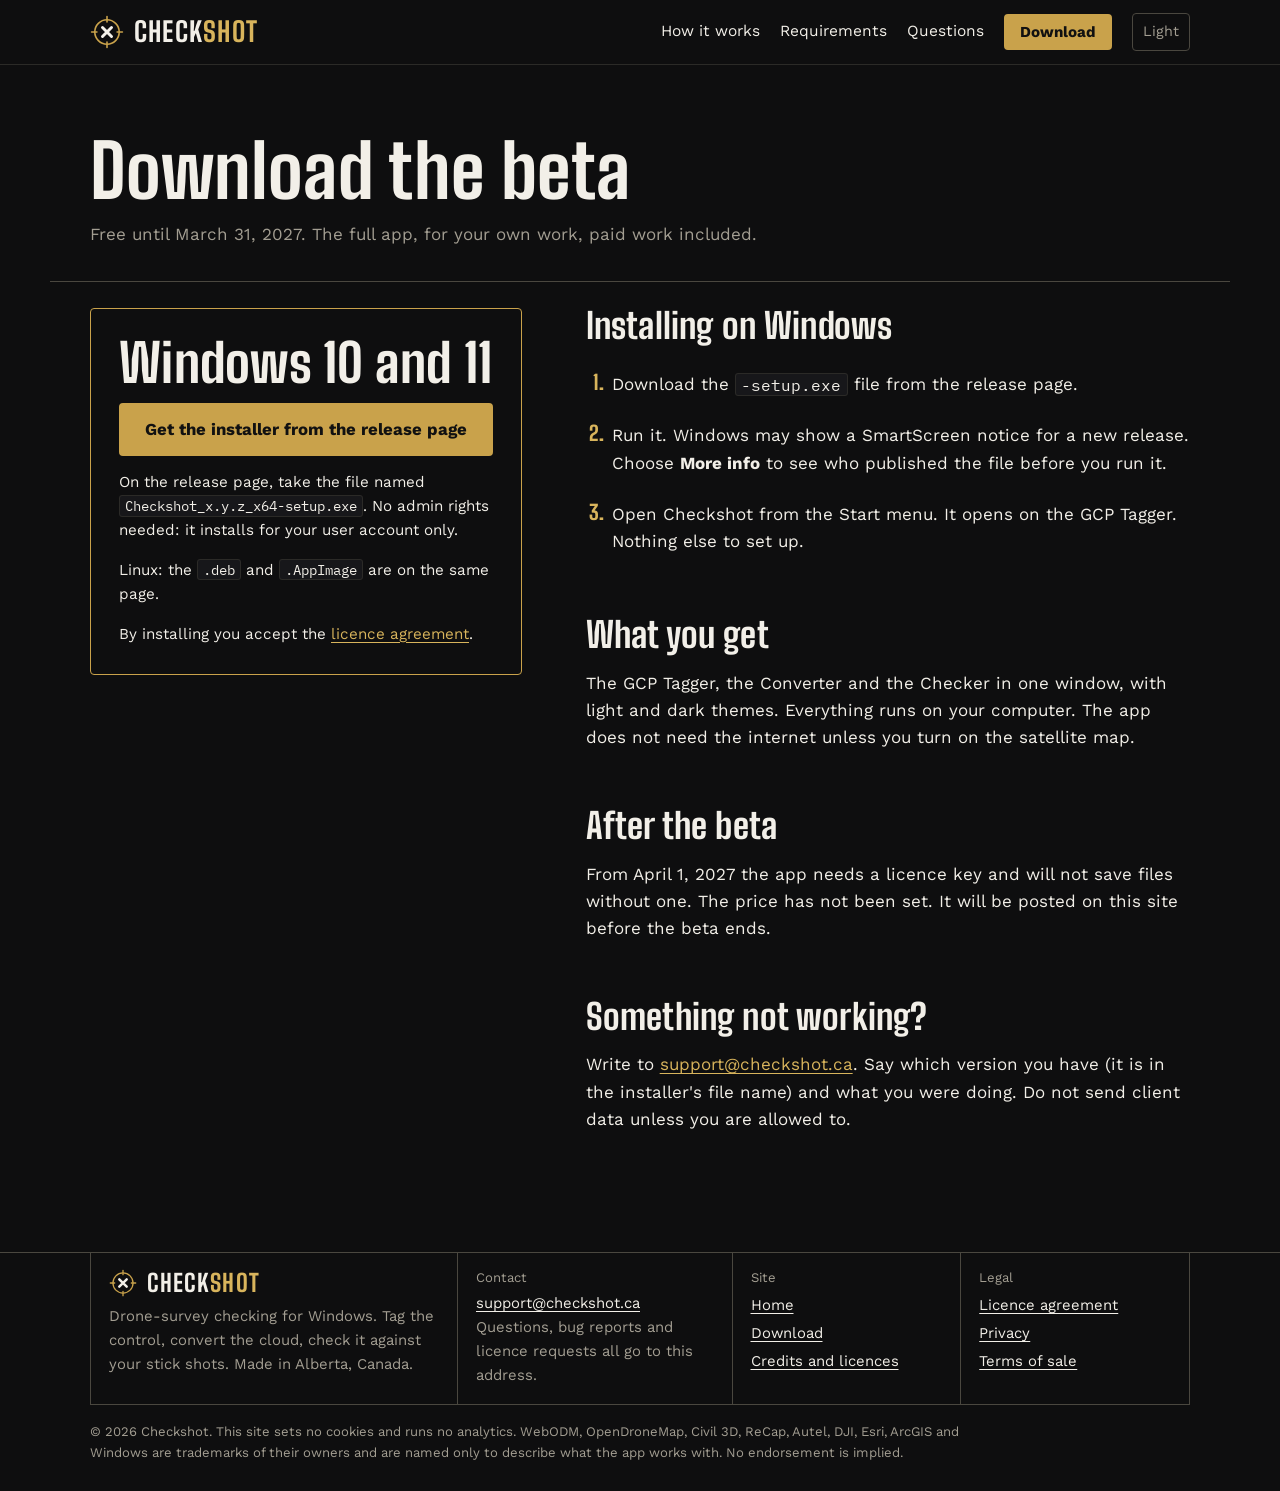
==== download/index.html @ 4f2f1e27 "Checkshot site: pages, survey illustration, app screenshots, fonts, notes Co-Authored-By: Claude Fab" ====
<!doctype html>
<html lang="en-CA" data-theme="dark">
<head>
<meta charset="utf-8">
<meta name="viewport" content="width=device-width, initial-scale=1">
<title>Download the Checkshot beta for Windows</title>
<meta name="description" content="Get the Checkshot beta installer for Windows 10 and 11. No admin rights needed. Free until March 31, 2027. Linux builds on the same release page.">
<link rel="canonical" href="https://checkshot.ca/download/">
<meta property="og:type" content="website">
<meta property="og:site_name" content="Checkshot">
<meta property="og:title" content="Download the Checkshot beta for Windows">
<meta property="og:description" content="Get the Checkshot beta installer for Windows 10 and 11. No admin rights needed. Free until March 31, 2027. Linux builds on the same release page.">
<meta property="og:url" content="https://checkshot.ca/download/">
<meta property="og:image" content="https://checkshot.ca/assets/img/og.png">
<meta property="og:image:width" content="1200">
<meta property="og:image:height" content="630">
<meta property="og:image:alt" content="Checkshot: a point cloud of a graded site with check shots marked on it.">
<meta name="twitter:card" content="summary_large_image">
<meta name="theme-color" content="#0E0E0F">
<link rel="icon" href="../favicon.ico" sizes="32x32">
<link rel="icon" href="../assets/img/favicon.svg" type="image/svg+xml">
<link rel="apple-touch-icon" href="../assets/img/apple-touch-icon.png">
<link rel="manifest" href="../site.webmanifest">
<link rel="preload" href="../assets/fonts/big-shoulders-700.woff" as="font" type="font/woff" crossorigin>
<link rel="preload" href="../assets/fonts/work-sans-400.woff" as="font" type="font/woff" crossorigin>
<link rel="stylesheet" href="../assets/css/site.css">
<script>try{if(localStorage.getItem('cs-theme')==='light')document.documentElement.setAttribute('data-theme','light')}catch(e){}</script>
</head>
<body>
<a class="skip" href="#main">Skip to the content</a>
<header class="top">
  <div class="wrap">
    <a class="brand" href=".././" aria-label="Checkshot home"><svg viewBox="0 0 64 64" aria-hidden="true" focusable="false"><circle cx="32" cy="32" r="23" fill="none" stroke="var(--logo-ring)" stroke-width="3"/><path d="M32 3V13M32 51V61M3 32H13M51 32H61" stroke="var(--logo-ring)" stroke-width="3" stroke-linecap="round"/><path d="M23.5 23.5 40.5 40.5M40.5 23.5 23.5 40.5" stroke="var(--logo-x)" stroke-width="5.5" stroke-linecap="round"/></svg><span>CHECK<b>SHOT</b></span></a>
    <nav aria-label="Main">
      <a href=".././#how" class="opt">How it works</a>
      <a href=".././#requirements" class="opt">Requirements</a>
      <a href=".././#faq" class="opt">Questions</a>
      <a href="../download/" aria-current="page" class="btn small">Download</a>
      <button class="theme" type="button" id="theme-btn" aria-label="Switch to the light theme">Light</button>
    </nav>
  </div>
</header>
<main id="main">
<div class="page-head"><div class="wrap">
  <h1>Download the beta</h1>
  <p>Free until March 31, 2027. The full app, for your own work, paid work included.</p>
</div></div>
<div class="page-body"><div class="wrap dl-grid">
  <div class="dl-box">
    <h2>Windows 10 and 11</h2>
    <a class="btn" href="https://github.com/ibrahim1249-sys/checkshot-site/releases/latest">Get the installer from the release page</a>
    <p>On the release page, take the file named <code>Checkshot_x.y.z_x64-setup.exe</code>. No admin rights needed: it installs for your user account only.</p>
    <p>Linux: the <code>.deb</code> and <code>.AppImage</code> are on the same page.</p>
    <p>By installing you accept the <a href="../legal/eula.html">licence agreement</a>.</p>
  </div>
  <div class="prose">
    <h2 style="margin-top:0">Installing on Windows</h2>
    <ol class="steps">
      <li>Download the <code>-setup.exe</code> file from the release page.</li>
      <li>Run it. Windows may show a SmartScreen notice for a new release. Choose <strong>More info</strong> to see who published the file before you run it.</li>
      <li>Open Checkshot from the Start menu. It opens on the GCP Tagger. Nothing else to set up.</li>
    </ol>
    <h2>What you get</h2>
    <p>The GCP Tagger, the Converter and the Checker in one window, with light and dark themes. Everything runs on your computer. The app does not need the internet unless you turn on the satellite map.</p>
    <h2>After the beta</h2>
    <p>From April 1, 2027 the app needs a licence key and will not save files without one. The price has not been set. It will be posted on this site before the beta ends.</p>
    <h2>Something not working?</h2>
    <p>Write to <a href="mailto:support@checkshot.ca">support@checkshot.ca</a>. Say which version you have (it is in the installer's file name) and what you were doing. Do not send client data unless you are allowed to.</p>
  </div>
</div></div>

</main>
<footer class="foot">
  <div class="wrap">
    <div class="tblock">
      <div>
        <a class="brand" href=".././" aria-label="Checkshot home"><svg viewBox="0 0 64 64" aria-hidden="true" focusable="false"><circle cx="32" cy="32" r="23" fill="none" stroke="var(--logo-ring)" stroke-width="3"/><path d="M32 3V13M32 51V61M3 32H13M51 32H61" stroke="var(--logo-ring)" stroke-width="3" stroke-linecap="round"/><path d="M23.5 23.5 40.5 40.5M40.5 23.5 23.5 40.5" stroke="var(--logo-x)" stroke-width="5.5" stroke-linecap="round"/></svg><span>CHECK<b>SHOT</b></span></a>
        <p>Drone-survey checking for Windows. Tag the control, convert the cloud, check it against your stick shots. Made in Alberta, Canada.</p>
      </div>
      <div>
        <h2>Contact</h2>
        <p><a href="mailto:support@checkshot.ca">support@checkshot.ca</a></p>
        <p>Questions, bug reports and licence requests all go to this address.</p>
      </div>
      <div>
        <h2>Site</h2>
        <ul>
          <li><a href=".././">Home</a></li>
          <li><a href="../download/">Download</a></li>
          <li><a href="../credits.html">Credits and licences</a></li>
        </ul>
      </div>
      <div>
        <h2>Legal</h2>
        <ul>
          <li><a href="../legal/eula.html">Licence agreement</a></li>
          <li><a href="../legal/privacy.html">Privacy</a></li>
          <li><a href="../legal/terms.html">Terms of sale</a></li>
        </ul>
      </div>
    </div>
    <p class="fine">&copy; 2026 Checkshot. This site sets no cookies and runs no analytics. WebODM, OpenDroneMap, Civil 3D, ReCap, Autel, DJI, Esri, ArcGIS and Windows are trademarks of their owners and are named only to describe what the app works with. No endorsement is implied.</p>
  </div>
</footer>
<script src="../assets/js/site.js"></script>
</body>
</html>
---- assets/css/site.css ----
/* Checkshot site. Black and gold, as in the app. No gradients, no shadows. */
@font-face { font-family: "Big Shoulders"; src: url("../fonts/big-shoulders-700.woff") format("woff"); font-weight: 700; font-display: swap; }
@font-face { font-family: "Work Sans"; src: url("../fonts/work-sans-400.woff") format("woff"); font-weight: 400; font-display: swap; }
@font-face { font-family: "Work Sans"; src: url("../fonts/work-sans-400-italic.woff") format("woff"); font-weight: 400; font-style: italic; font-display: swap; }
@font-face { font-family: "Work Sans"; src: url("../fonts/work-sans-700.woff") format("woff"); font-weight: 700; font-display: swap; }
@font-face { font-family: "IBM Plex Mono"; src: url("../fonts/ibm-plex-mono-400.woff") format("woff"); font-weight: 400; font-display: swap; }

:root {
  --bg: #0E0E0F; --panel: #17171A; --ink: #F2EFE8; --muted: #A39E92; --line: #2B2A27; --line-strong: #4A473F;
  --gold: #C9A24B; --gold-text: #D8B45C; --on-gold: #111111; --logo-ring: #C9A24B; --logo-x: #F4F1EA;
  --ok: #6CC495; --near: #F0934A; --bad: #EE6A5B;
  --sv-bg: #0E0E0F; --sv-noise: #5C5647; --sv-gold: #D8B45C; --sv-target: #F4F1EA; --sv-rod: #F2EFE8;
  --display: "Big Shoulders", "Arial Narrow", "Roboto Condensed", Impact, sans-serif;
  --text: "Work Sans", system-ui, -apple-system, "Segoe UI", sans-serif;
  --mono: "IBM Plex Mono", ui-monospace, Consolas, monospace;
  --wrap: 1180px; --gutter: clamp(18px, 4vw, 40px);
  color-scheme: dark;
}
:root[data-theme="light"] {
  --bg: #F6F5F1; --panel: #FFFFFF; --ink: #111111; --muted: #5E5A50; --line: #DAD6CB; --line-strong: #A9A498;
  --gold: #C9A24B; --gold-text: #7A5C14; --logo-ring: #111111; --logo-x: #A8842F;
  --ok: #17693F; --near: #9A4E08; --bad: #AE2F25;
  --sv-bg: #F6F5F1; --sv-noise: #B9B3A3; --sv-gold: #A8842F; --sv-target: #FFFFFF; --sv-rod: #111111;
  color-scheme: light;
}

*, *::before, *::after { box-sizing: border-box; }
html { -webkit-text-size-adjust: 100%; scroll-padding-top: 84px; }
body { margin: 0; background: var(--bg); color: var(--ink); font: 400 1.0625rem/1.6 var(--text); overflow-wrap: break-word; }
img { max-width: 100%; height: auto; display: block; }
a { color: var(--gold-text); text-underline-offset: 0.18em; text-decoration-thickness: 1px; }
a:hover { text-decoration-thickness: 2px; }
:focus-visible { outline: 2px solid var(--gold); outline-offset: 3px; border-radius: 2px; }
h1, h2, h3 { font-family: var(--display); font-weight: 700; line-height: 1; margin: 0; letter-spacing: 0.005em; }
h1 { font-size: clamp(2.9rem, 7.4vw, 5.9rem); line-height: 0.93; }
h2 { font-size: clamp(2.1rem, 4.2vw, 3.3rem); }
h3 { font-size: clamp(1.55rem, 2.4vw, 2rem); line-height: 1.05; }
p { margin: 0 0 1em; }
.num, code, kbd { font-family: var(--mono); font-size: 0.92em; font-variant-numeric: tabular-nums; }
code { background: var(--panel); border: 1px solid var(--line); border-radius: 3px; padding: 0.05em 0.35em; }
.wrap { max-width: var(--wrap); margin: 0 auto; padding: 0 var(--gutter); }
.skip { position: absolute; left: -999px; top: 8px; background: var(--gold); color: var(--on-gold); padding: 8px 14px; z-index: 30; font-weight: 700; }
.skip:focus { left: 8px; }
.vh { position: absolute; width: 1px; height: 1px; overflow: hidden; clip-path: inset(50%); white-space: nowrap; }

/* header */
.top { position: sticky; top: 0; z-index: 20; background: var(--bg); border-bottom: 1px solid var(--line); }
.top .wrap { display: flex; align-items: center; gap: 10px 22px; min-height: 64px; flex-wrap: wrap; padding-top: 8px; padding-bottom: 8px; }
.brand { display: inline-flex; align-items: center; gap: 10px; text-decoration: none; color: var(--ink); font: 700 1.7rem/1 var(--display); letter-spacing: 0.045em; margin-right: auto; }
.brand svg { width: 34px; height: 34px; flex: none; }
.brand b { color: var(--gold-text); font-weight: 700; }
.top nav { display: flex; align-items: center; gap: 4px 20px; flex-wrap: wrap; }
.top nav a { color: var(--ink); text-decoration: none; font-size: 0.97rem; padding: 6px 0; border-bottom: 2px solid transparent; }
.top nav a:hover, .top nav a[aria-current="page"] { border-bottom-color: var(--gold); }
.theme { font: inherit; font-size: 0.9rem; color: var(--muted); background: none; border: 1px solid var(--line-strong); border-radius: 4px; padding: 6px 10px; cursor: pointer; min-height: 36px; }
.theme:hover { color: var(--ink); border-color: var(--gold); }

.btn { display: inline-block; font: 700 1.05rem/1.2 var(--text); text-decoration: none; padding: 14px 22px; border-radius: 4px; border: 2px solid var(--gold); background: var(--gold); color: var(--on-gold); cursor: pointer; }
.btn:hover { background: var(--gold-text); border-color: var(--gold-text); color: var(--bg); text-decoration: none; }
:root[data-theme="light"] .btn:hover { background: #111; border-color: #111; color: #fff; }
.btn.small { padding: 8px 14px; font-size: 0.95rem; }
.top nav a.btn { color: var(--on-gold); border: 2px solid var(--gold); padding: 7px 14px; }
.top nav a.btn:hover { border-color: var(--gold-text); color: var(--bg); }
:root[data-theme="light"] .top nav a.btn:hover { color: #fff; border-color: #111; }

/* hero */
.hero { padding: clamp(28px, 5vw, 56px) 0 0; }
.hero-head h1 { max-width: 13.5em; font-size: clamp(2.9rem, 6.6vw, 5.4rem); }
.hero-side { display: grid; grid-template-columns: minmax(0, 7fr) minmax(0, 5fr); gap: 16px clamp(24px, 5vw, 72px); align-items: end; margin-top: clamp(16px, 2.4vw, 28px); }
.hero-side p { max-width: 36em; margin: 0; }
.hero-cta { display: flex; flex-wrap: wrap; align-items: center; gap: 12px 22px; }
.hero-side .hero-note { color: var(--muted); font-size: 0.95rem; margin: 12px 0 0; }

/* survey illustration */
.survey { margin-top: clamp(22px, 3.5vw, 40px); border-top: 1px solid var(--line); border-bottom: 1px solid var(--line); background: var(--sv-bg); position: relative; }
.sv-stage { position: relative; height: clamp(400px, 66vh, 680px); overflow: hidden; }
.sv-stage canvas { position: absolute; inset: 0; width: 100%; height: 100%; display: block; opacity: 0; touch-action: pan-y; cursor: grab; }
.survey.is-dragging canvas { cursor: grabbing; }
.survey.is-live canvas { opacity: 1; }
.sv-poster { position: absolute; inset: 0; width: 100%; height: 100%; object-fit: cover; }
.sv-poster.light, :root[data-theme="light"] .sv-poster.dark { display: none; }
:root[data-theme="light"] .sv-poster.light { display: block; }
.survey.is-live .sv-poster { visibility: hidden; }
.sv-labels { position: absolute; inset: 0; pointer-events: none; }
.survey:not(.is-live) .sv-labels { display: none; }
.sv-label { position: absolute; left: 0; top: 0; pointer-events: auto; cursor: pointer; margin: -26px 0 0 4px; padding: 2px 7px; min-height: 24px;
  font: 400 0.8rem/1.4 var(--mono); font-variant-numeric: tabular-nums; white-space: nowrap; color: var(--ink); background: var(--bg); border: 1px solid currentColor; border-radius: 3px; }
.sv-label i { display: none; }
.sv-label.is-ok { color: var(--ok); } .sv-label.is-near { color: var(--near); } .sv-label.is-bad, .sv-label.is-out { color: var(--bad); }
.sv-label.is-out span { text-decoration: line-through; }
.sv-label[aria-pressed="true"] { background: currentColor; }
.sv-label[aria-pressed="true"] span { color: var(--bg); }
.sv-label.is-dot { margin: -12px 0 0 -12px; width: 24px; height: 24px; padding: 0; border: 0; background: none; }
.sv-label.is-dot span { display: none; }
.sv-label.is-dot i { display: block; width: 8px; height: 8px; margin: 8px; border-radius: 50%; background: currentColor; }
.sv-start { position: absolute; left: var(--gutter); top: 18px; display: none; }
.survey.is-waiting .sv-start { display: inline-block; }
.sv-readout { position: absolute; left: max(var(--gutter), calc((100% - var(--wrap)) / 2 + var(--gutter))); bottom: 74px; width: min(340px, calc(100% - 2 * var(--gutter)));
  background: var(--panel); border: 1px solid var(--line-strong); border-radius: 4px; padding: 12px 14px 10px; font-size: 0.9rem; }
.sv-verdict { margin: 0 0 8px; padding-left: 10px; border-left: 3px solid var(--ok); line-height: 1.35; }
.sv-verdict.is-near { border-left-color: var(--near); } .sv-verdict.is-bad, .sv-verdict.is-out { border-left-color: var(--bad); }
.sv-readout dl { margin: 0; display: grid; grid-template-columns: 1fr 1fr; gap: 0 16px; }
.sv-readout dl div { display: flex; justify-content: space-between; gap: 8px; padding: 3px 0; border-top: 1px solid var(--line); }
.sv-readout dt { color: var(--muted); }
.sv-readout dd { margin: 0; font-family: var(--mono); font-variant-numeric: tabular-nums; font-size: 0.86rem; text-align: right; }
.sv-readout .sv-back { margin-top: 8px; font: inherit; font-size: 0.85rem; color: var(--gold-text); background: none; border: 0; padding: 4px 0; text-decoration: underline; cursor: pointer; }
.survey:not(.is-done):not(.is-static):not(.is-waiting).is-live .sv-readout { visibility: hidden; }
.sv-bar { display: grid; grid-template-columns: auto minmax(120px, 260px) minmax(0, 1fr); align-items: center; gap: 8px 18px; padding-top: 10px; padding-bottom: 10px; font-size: 0.92rem; }
.survey.is-static .sv-play, .survey.is-static .sv-scrub, .survey.is-waiting .sv-play, .survey.is-waiting .sv-scrub { display: none; }
.sv-play { font: inherit; font-weight: 700; color: var(--ink); background: none; border: 1px solid var(--line-strong); border-radius: 4px; padding: 6px 14px; min-width: 84px; min-height: 36px; cursor: pointer; }
.sv-play:hover { border-color: var(--gold); }
.sv-scrub { width: 100%; accent-color: var(--gold); min-height: 28px; margin: 0; }
.sv-status { margin: 0; color: var(--muted); min-width: 0; }
.sv-caption { color: var(--muted); font-size: 0.92rem; padding-top: 12px; display: flex; flex-wrap: wrap; gap: 6px 26px; align-items: baseline; }
.sv-caption p { margin: 0; }
.sv-key { display: flex; flex-wrap: wrap; gap: 4px 18px; list-style: none; margin: 0; padding: 0; }
.sv-key li::before { content: ""; display: inline-block; width: 9px; height: 9px; margin-right: 7px; transform: rotate(45deg); background: var(--k); }
.sv-key li.x::before { content: "\00D7"; transform: none; background: none; width: auto; height: auto; font-weight: 700; color: var(--ink); }
details.sv-data { color: var(--muted); font-size: 0.92rem; margin-top: 8px; }
details.sv-data summary { cursor: pointer; width: fit-content; padding: 4px 0; }
details.sv-data table { margin-top: 8px; }

/* sections */
.band { padding: clamp(56px, 8vw, 104px) 0 0; }
.band:last-of-type { padding-bottom: clamp(56px, 8vw, 104px); }
.band > .wrap { display: grid; grid-template-columns: minmax(0, 3fr) minmax(0, 9fr); gap: 20px clamp(24px, 4vw, 56px); border-top: 1px solid var(--line-strong); padding-top: 22px; }
.band > .wrap > * { min-width: 0; }
.band-title p { color: var(--muted); margin-top: 12px; font-size: 0.98rem; max-width: 22em; }
.prose { max-width: 42em; }
.prose h2 { margin: 1.6em 0 0.5em; font-size: clamp(1.7rem, 3vw, 2.2rem); }
.prose h3 { margin: 1.4em 0 0.4em; }
.prose ul, .prose ol { padding-left: 1.2em; margin: 0 0 1em; }
.prose li { margin-bottom: 0.4em; }
.prose ol.alpha { list-style: none; padding-left: 1.2em; }

/* workflow */
.step { display: grid; grid-template-columns: minmax(0, 5fr) minmax(0, 7fr); gap: 20px clamp(20px, 3vw, 40px); padding: 0 0 clamp(40px, 6vw, 72px); align-items: start; }
.step + .step { border-top: 1px solid var(--line); padding-top: clamp(28px, 4vw, 44px); }
.step:last-child { padding-bottom: 0; }
.step h3 { display: flex; gap: 0.45em; align-items: baseline; margin-bottom: 0.5em; }
.step h3 .n { color: var(--gold-text); font-family: var(--display); }
.step ul { list-style: none; margin: 0; padding: 0; font-size: 0.98rem; }
.step li { padding: 9px 0; border-top: 1px solid var(--line); }
.shot { margin: 0; }
.shot a { display: block; border: 1px solid var(--line-strong); border-radius: 4px; overflow: hidden; background: var(--panel); }
.shot img.light, :root[data-theme="light"] .shot img.dark { display: none; }
:root[data-theme="light"] .shot img.light { display: block; }
.shot figcaption { color: var(--muted); font-size: 0.88rem; margin-top: 8px; }
blockquote.app { margin: 14px 0 0; padding: 2px 0 2px 14px; border-left: 3px solid var(--gold); font-size: 1rem; }
blockquote.app footer { color: var(--muted); font-size: 0.88rem; margin-top: 4px; }

/* rules, requirements: term on the left, text on the right */
.rows { margin: 0; }
.rows > div { display: grid; grid-template-columns: minmax(0, 4fr) minmax(0, 8fr); gap: 4px 28px; padding: 16px 0; border-top: 1px solid var(--line); }
.rows > div:first-child { border-top: 0; padding-top: 0; }
.rows dt { font: 700 1.45rem/1.1 var(--display); letter-spacing: 0.01em; }
.rows.plain dt { font: 700 1rem/1.5 var(--text); }
.rows dd { margin: 0; max-width: 38em; }
.rows dd p:last-child { margin-bottom: 0; }

.beta { border: 1px solid var(--gold); border-radius: 4px; padding: clamp(18px, 3vw, 30px); max-width: 46em; }
.beta h3 { margin-bottom: 0.5em; }
.beta p:last-child { margin-bottom: 0; }

.faq details { border-top: 1px solid var(--line); max-width: 46em; }
.faq details:last-child { border-bottom: 1px solid var(--line); }
.faq summary { cursor: pointer; padding: 14px 28px 14px 0; font-weight: 700; list-style: none; position: relative; }
.faq summary::-webkit-details-marker { display: none; }
.faq summary::after { content: "+"; position: absolute; right: 4px; top: 12px; font: 400 1.3rem/1 var(--mono); color: var(--gold-text); }
.faq details[open] summary::after { content: "\2212"; }
.faq details > div { padding: 0 0 16px; max-width: 40em; }

table { border-collapse: collapse; width: 100%; font-size: 0.92rem; }
th, td { text-align: left; padding: 7px 14px 7px 0; border-top: 1px solid var(--line); vertical-align: top; }
th { font-weight: 700; color: var(--muted); border-top: 0; }
td.num, table.nums td { font-family: var(--mono); font-variant-numeric: tabular-nums; font-size: 0.86rem; }
.scroll-x { overflow-x: auto; }

/* inner pages */
.page-head { padding: clamp(32px, 6vw, 72px) 0 clamp(20px, 3vw, 32px); }
.page-head h1 { font-size: clamp(2.6rem, 6vw, 4.6rem); max-width: 14em; }
.page-head p { margin: 16px 0 0; max-width: 40em; color: var(--muted); }
.page-body { padding-bottom: clamp(56px, 8vw, 104px); }
.page-body > .wrap { border-top: 1px solid var(--line-strong); padding-top: 26px; }
.dl-grid { display: grid; grid-template-columns: minmax(0, 5fr) minmax(0, 7fr); gap: 28px clamp(24px, 5vw, 72px); }
.dl-box { border: 1px solid var(--gold); border-radius: 4px; padding: clamp(18px, 3vw, 28px); align-self: start; }
.dl-box .btn { display: block; text-align: center; margin: 14px 0; }
.dl-box p { font-size: 0.95rem; }
.dl-box p:last-child { margin-bottom: 0; }
ol.steps { padding-left: 1.3em; margin: 0 0 1.2em; }
ol.steps li { padding: 6px 0 6px 4px; }
ol.steps li::marker { font-family: var(--display); font-weight: 700; color: var(--gold-text); font-size: 1.2em; }
.credit-list { list-style: none; margin: 0 0 1.5em; padding: 0; }
.credit-list li { padding: 12px 0; border-top: 1px solid var(--line); }
.credit-list li:first-child { border-top: 0; }
.credit-list .lic { color: var(--muted); font-size: 0.92rem; display: block; }

/* footer: laid out like the title block on a drawing */
.foot { border-top: 1px solid var(--line-strong); font-size: 0.93rem; }
.foot .wrap { padding-top: 0; padding-bottom: 28px; }
.tblock { display: grid; grid-template-columns: minmax(0, 4fr) minmax(0, 3fr) minmax(0, 2.5fr) minmax(0, 2.5fr); border: 1px solid var(--line-strong); border-top: 0; }
.tblock > div { padding: 16px 18px; border-left: 1px solid var(--line-strong); min-width: 0; }
.tblock > div:first-child { border-left: 0; }
.tblock h2 { font: 400 0.82rem/1.3 var(--text); color: var(--muted); margin: 0 0 6px; letter-spacing: 0; }
.tblock ul { list-style: none; margin: 0; padding: 0; }
.tblock li { padding: 2px 0; }
.tblock a { color: var(--ink); }
.tblock .brand { font-size: 1.5rem; margin: 0 0 8px; }
.tblock .brand svg { width: 28px; height: 28px; }
.tblock p { margin: 0; color: var(--muted); }
.fine { color: var(--muted); font-size: 0.82rem; margin: 16px 0 0; max-width: 70em; }

@media (max-width: 860px) {
  .hero-side, .band > .wrap, .step, .dl-grid { grid-template-columns: minmax(0, 1fr); }
  .tblock { grid-template-columns: 1fr 1fr; }
  .tblock > div:nth-child(odd) { border-left: 0; }
  .tblock > div:nth-child(n+3) { border-top: 1px solid var(--line-strong); }
  .rows > div { grid-template-columns: minmax(0, 1fr); }
  .sv-readout { position: static; width: auto; margin: 0 var(--gutter); border-width: 1px 0 0; border-radius: 0; background: none; padding: 12px 0 4px; }
  .survey:not(.is-done):not(.is-static):not(.is-waiting).is-live .sv-readout { visibility: visible; opacity: 0.35; }
  .sv-stage { height: clamp(300px, 46vh, 460px); }
  .sv-bar { grid-template-columns: auto minmax(0, 1fr); }
  .sv-status { grid-column: 1 / -1; }
}
@media (max-width: 560px) {
  .top nav .opt { display: none; }
  .brand { font-size: 1.45rem; } .brand svg { width: 28px; height: 28px; }
  .tblock { grid-template-columns: 1fr; }
  .tblock > div { border-left: 0; }
  .tblock > div:nth-child(n+2) { border-top: 1px solid var(--line-strong); }
  .sv-label { font-size: 0.74rem; padding: 1px 5px; }
}
@media (prefers-reduced-motion: no-preference) {
  .sv-stage canvas { transition: opacity 0.5s; }
}
@media print { .top, .survey, .theme { display: none; } body { background: #fff; color: #000; } }
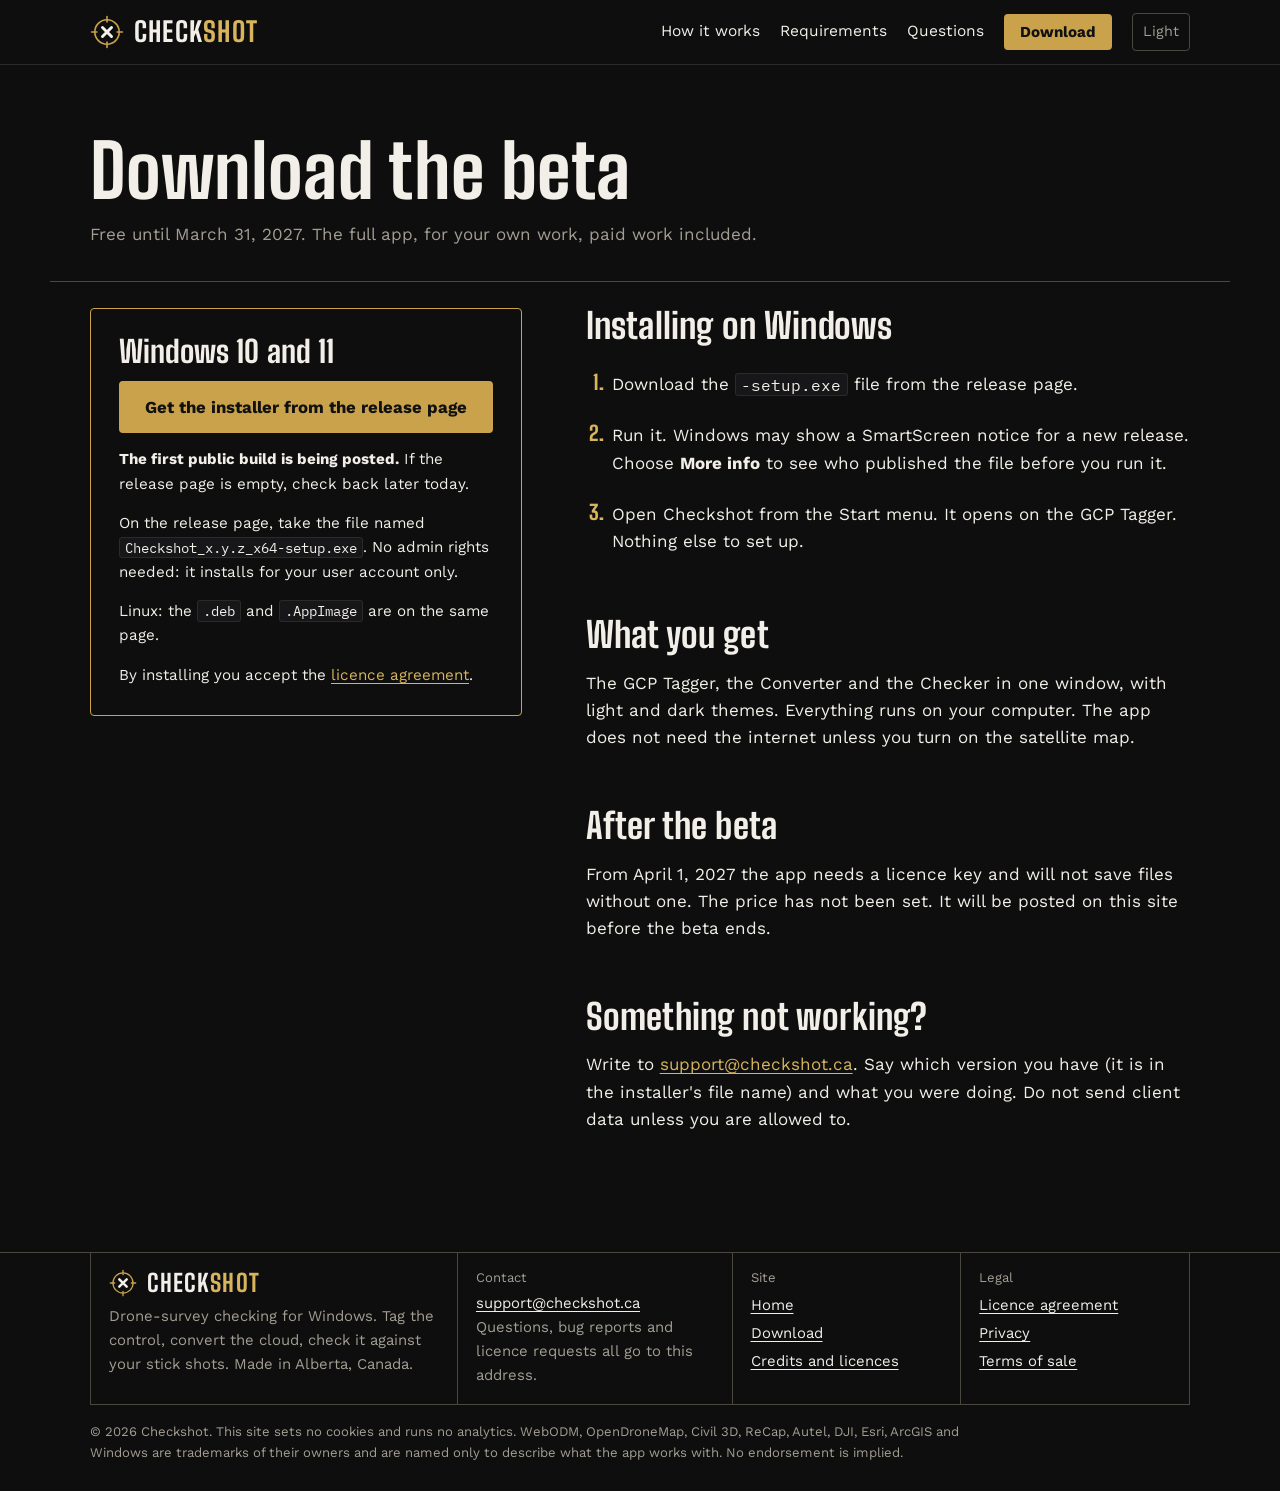
==== commit cc91caf4: "Download page: say the first public build is being posted Co-Authored-By: Claude Opus 5.5 <noreply@a" ====
--- a/download/index.html
+++ b/download/index.html
@@ -49,6 +49,7 @@
   <div class="dl-box">
     <h2>Windows 10 and 11</h2>
     <a class="btn" href="https://github.com/ibrahim1249-sys/checkshot-site/releases/latest">Get the installer from the release page</a>
+    <p><strong>The first public build is being posted.</strong> If the release page is empty, check back later today.</p>
     <p>On the release page, take the file named <code>Checkshot_x.y.z_x64-setup.exe</code>. No admin rights needed: it installs for your user account only.</p>
     <p>Linux: the <code>.deb</code> and <code>.AppImage</code> are on the same page.</p>
     <p>By installing you accept the <a href="../legal/eula.html">licence agreement</a>.</p>
--- a/assets/css/site.css
+++ b/assets/css/site.css
@@ -73,7 +73,7 @@
 
 /* survey illustration */
 .survey { margin-top: clamp(22px, 3.5vw, 40px); border-top: 1px solid var(--line); border-bottom: 1px solid var(--line); background: var(--sv-bg); position: relative; }
-.sv-stage { position: relative; height: clamp(400px, 66vh, 680px); overflow: hidden; }
+.sv-stage { position: relative; height: clamp(410px, calc(100vh - 440px), 680px); overflow: hidden; }
 .sv-stage canvas { position: absolute; inset: 0; width: 100%; height: 100%; display: block; opacity: 0; touch-action: pan-y; cursor: grab; }
 .survey.is-dragging canvas { cursor: grabbing; }
 .survey.is-live canvas { opacity: 1; }
@@ -85,6 +85,9 @@
 .survey:not(.is-live) .sv-labels { display: none; }
 .sv-label { position: absolute; left: 0; top: 0; pointer-events: auto; cursor: pointer; margin: -26px 0 0 4px; padding: 2px 7px; min-height: 24px;
   font: 400 0.8rem/1.4 var(--mono); font-variant-numeric: tabular-nums; white-space: nowrap; color: var(--ink); background: var(--bg); border: 1px solid currentColor; border-radius: 3px; }
+.sv-label { z-index: 2; }
+.sv-label.is-dot { z-index: 1; }
+.sv-label[aria-pressed="true"] { z-index: 3; }
 .sv-label i { display: none; }
 .sv-label.is-ok { color: var(--ok); } .sv-label.is-near { color: var(--near); } .sv-label.is-bad, .sv-label.is-out { color: var(--bad); }
 .sv-label.is-out span { text-decoration: line-through; }
@@ -125,6 +128,10 @@
 .band:last-of-type { padding-bottom: clamp(56px, 8vw, 104px); }
 .band > .wrap { display: grid; grid-template-columns: minmax(0, 3fr) minmax(0, 9fr); gap: 20px clamp(24px, 4vw, 56px); border-top: 1px solid var(--line-strong); padding-top: 22px; }
 .band > .wrap > * { min-width: 0; }
+.band.tinted { background: var(--panel); margin-top: clamp(56px, 8vw, 104px); padding: 0 0 clamp(40px, 6vw, 64px); border-top: 1px solid var(--line-strong); border-bottom: 1px solid var(--line); }
+.band.tinted > .wrap { border-top: 0; padding-top: clamp(36px, 5vw, 56px); }
+.band.tinted + .band { padding-top: clamp(40px, 6vw, 64px); }
+.band.tinted + .band > .wrap { border-top: 0; }
 .band-title p { color: var(--muted); margin-top: 12px; font-size: 0.98rem; max-width: 22em; }
 .prose { max-width: 42em; }
 .prose h2 { margin: 1.6em 0 0.5em; font-size: clamp(1.7rem, 3vw, 2.2rem); }
@@ -134,14 +141,16 @@
 .prose ol.alpha { list-style: none; padding-left: 1.2em; }
 
 /* workflow */
-.step { display: grid; grid-template-columns: minmax(0, 5fr) minmax(0, 7fr); gap: 20px clamp(20px, 3vw, 40px); padding: 0 0 clamp(40px, 6vw, 72px); align-items: start; }
+.step { padding: 0 0 clamp(40px, 6vw, 72px); }
 .step + .step { border-top: 1px solid var(--line); padding-top: clamp(28px, 4vw, 44px); }
 .step:last-child { padding-bottom: 0; }
-.step h3 { display: flex; gap: 0.45em; align-items: baseline; margin-bottom: 0.5em; }
+.step h3 { display: flex; gap: 0.45em; align-items: baseline; margin-bottom: 0.5em; font-size: clamp(1.9rem, 3.2vw, 2.6rem); }
 .step h3 .n { color: var(--gold-text); font-family: var(--display); }
-.step ul { list-style: none; margin: 0; padding: 0; font-size: 0.98rem; }
-.step li { padding: 9px 0; border-top: 1px solid var(--line); }
-.shot { margin: 0; }
+.step > p { max-width: 40em; }
+.step ul { list-style: none; margin: 18px 0 0; padding: 0; font-size: 0.98rem; columns: 2; column-gap: clamp(24px, 4vw, 48px); }
+.step li { padding: 9px 0; border-top: 1px solid var(--line); break-inside: avoid; }
+.step blockquote { max-width: 40em; }
+.shot { margin: 22px 0 0; }
 .shot a { display: block; border: 1px solid var(--line-strong); border-radius: 4px; overflow: hidden; background: var(--panel); }
 .shot img.light, :root[data-theme="light"] .shot img.dark { display: none; }
 :root[data-theme="light"] .shot img.light { display: block; }
@@ -184,6 +193,7 @@
 .page-body > .wrap { border-top: 1px solid var(--line-strong); padding-top: 26px; }
 .dl-grid { display: grid; grid-template-columns: minmax(0, 5fr) minmax(0, 7fr); gap: 28px clamp(24px, 5vw, 72px); }
 .dl-box { border: 1px solid var(--gold); border-radius: 4px; padding: clamp(18px, 3vw, 28px); align-self: start; }
+.dl-box h2 { font-size: 1.9rem; }
 .dl-box .btn { display: block; text-align: center; margin: 14px 0; }
 .dl-box p { font-size: 0.95rem; }
 .dl-box p:last-child { margin-bottom: 0; }
@@ -211,7 +221,7 @@
 .fine { color: var(--muted); font-size: 0.82rem; margin: 16px 0 0; max-width: 70em; }
 
 @media (max-width: 860px) {
-  .hero-side, .band > .wrap, .step, .dl-grid { grid-template-columns: minmax(0, 1fr); }
+  .hero-side, .band > .wrap, .dl-grid { grid-template-columns: minmax(0, 1fr); }
   .tblock { grid-template-columns: 1fr 1fr; }
   .tblock > div:nth-child(odd) { border-left: 0; }
   .tblock > div:nth-child(n+3) { border-top: 1px solid var(--line-strong); }
@@ -223,6 +233,7 @@
   .sv-status { grid-column: 1 / -1; }
 }
 @media (max-width: 560px) {
+  .step ul { columns: 1; }
   .top nav .opt { display: none; }
   .brand { font-size: 1.45rem; } .brand svg { width: 28px; height: 28px; }
   .tblock { grid-template-columns: 1fr; }
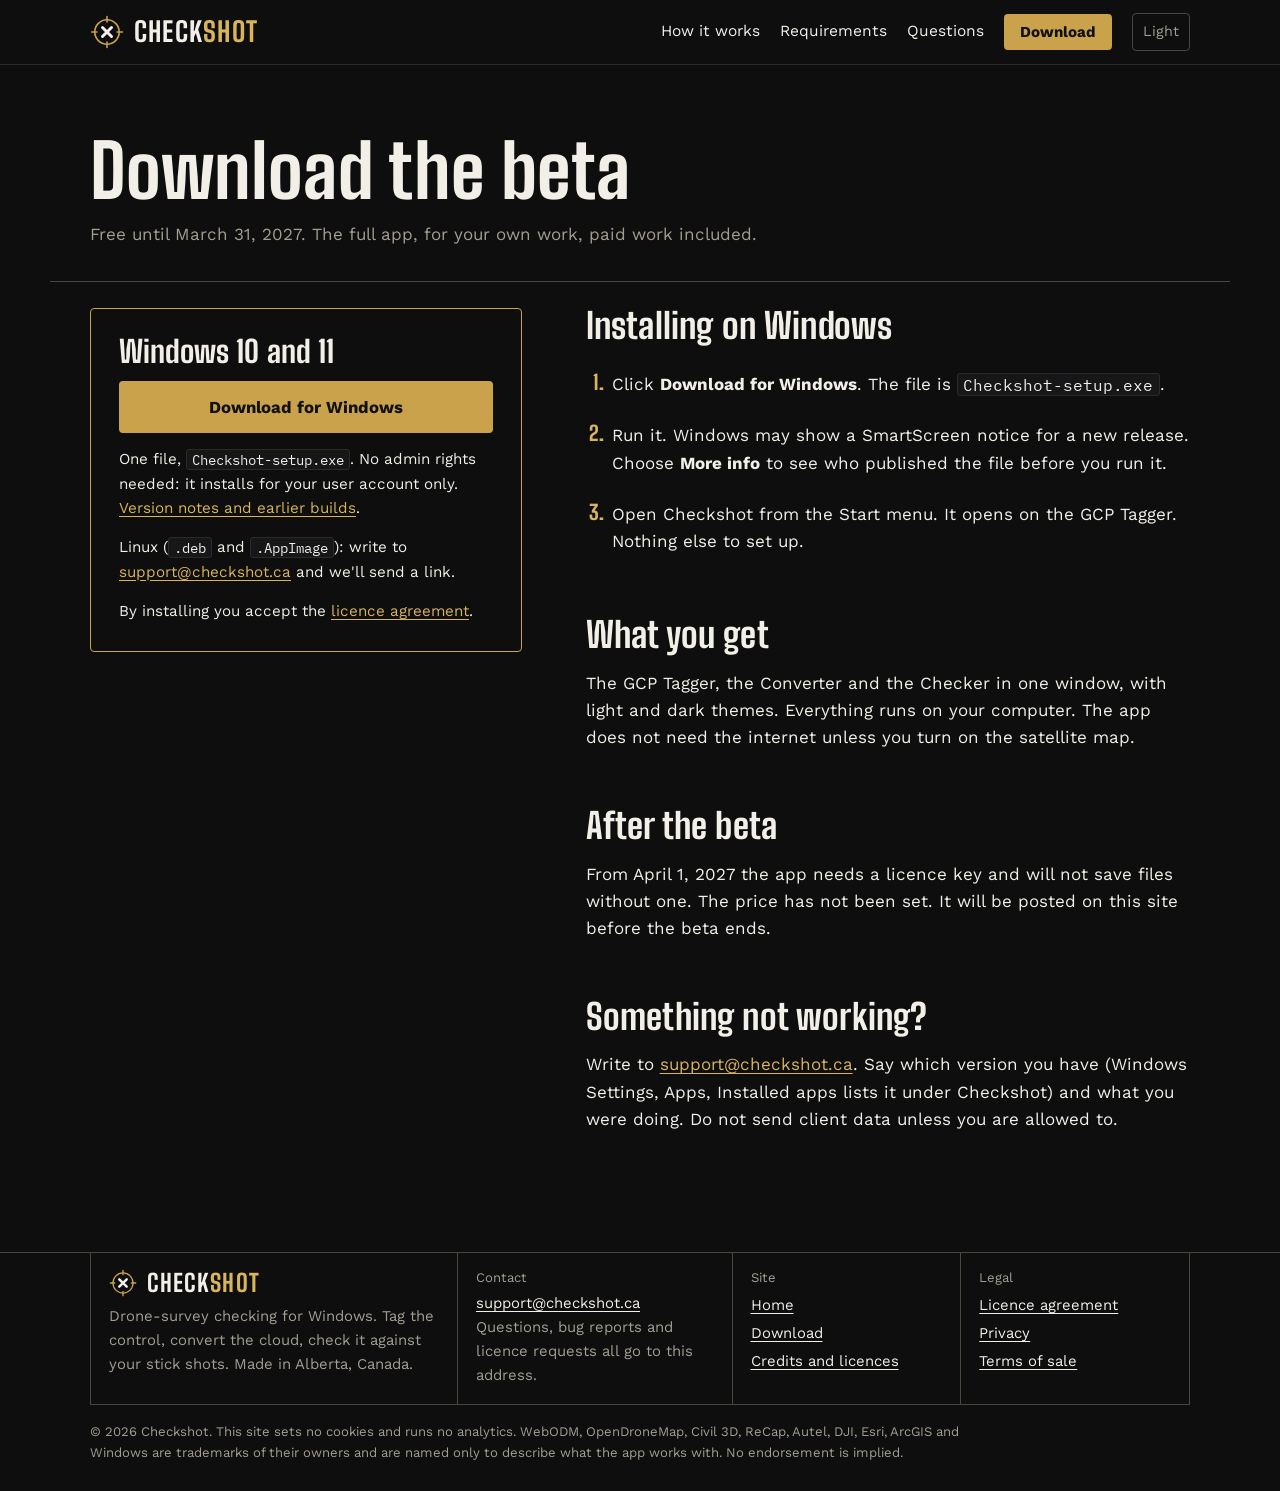
==== commit 89cbe9bb: "Download page: button downloads Checkshot-setup.exe directly; Linux by email; version hint points to" ====
--- a/download/index.html
+++ b/download/index.html
@@ -32,7 +32,7 @@
   <div class="wrap">
     <a class="brand" href=".././" aria-label="Checkshot home"><svg viewBox="0 0 64 64" aria-hidden="true" focusable="false"><circle cx="32" cy="32" r="23" fill="none" stroke="var(--logo-ring)" stroke-width="3"/><path d="M32 3V13M32 51V61M3 32H13M51 32H61" stroke="var(--logo-ring)" stroke-width="3" stroke-linecap="round"/><path d="M23.5 23.5 40.5 40.5M40.5 23.5 23.5 40.5" stroke="var(--logo-x)" stroke-width="5.5" stroke-linecap="round"/></svg><span>CHECK<b>SHOT</b></span></a>
     <nav aria-label="Main">
-      <a href=".././#how" class="opt">How it works</a>
+      <a href=".././#reel" class="opt">How it works</a>
       <a href=".././#requirements" class="opt">Requirements</a>
       <a href=".././#faq" class="opt">Questions</a>
       <a href="../download/" aria-current="page" class="btn small">Download</a>
@@ -48,16 +48,15 @@
 <div class="page-body"><div class="wrap dl-grid">
   <div class="dl-box">
     <h2>Windows 10 and 11</h2>
-    <a class="btn" href="https://github.com/ibrahim1249-sys/checkshot-site/releases/latest">Get the installer from the release page</a>
-    <p><strong>The first public build is being posted.</strong> If the release page is empty, check back later today.</p>
-    <p>On the release page, take the file named <code>Checkshot_x.y.z_x64-setup.exe</code>. No admin rights needed: it installs for your user account only.</p>
-    <p>Linux: the <code>.deb</code> and <code>.AppImage</code> are on the same page.</p>
+    <a class="btn" href="https://github.com/ibrahim1249-sys/checkshot-site/releases/latest/download/Checkshot-setup.exe" download>Download for Windows</a>
+    <p>One file, <code>Checkshot-setup.exe</code>. No admin rights needed: it installs for your user account only. <a href="https://github.com/ibrahim1249-sys/checkshot-site/releases/latest">Version notes and earlier builds</a>.</p>
+    <p>Linux (<code>.deb</code> and <code>.AppImage</code>): write to <a href="mailto:support@checkshot.ca">support@checkshot.ca</a> and we'll send a link.</p>
     <p>By installing you accept the <a href="../legal/eula.html">licence agreement</a>.</p>
   </div>
   <div class="prose">
     <h2 style="margin-top:0">Installing on Windows</h2>
     <ol class="steps">
-      <li>Download the <code>-setup.exe</code> file from the release page.</li>
+      <li>Click <strong>Download for Windows</strong>. The file is <code>Checkshot-setup.exe</code>.</li>
       <li>Run it. Windows may show a SmartScreen notice for a new release. Choose <strong>More info</strong> to see who published the file before you run it.</li>
       <li>Open Checkshot from the Start menu. It opens on the GCP Tagger. Nothing else to set up.</li>
     </ol>
@@ -66,7 +65,7 @@
     <h2>After the beta</h2>
     <p>From April 1, 2027 the app needs a licence key and will not save files without one. The price has not been set. It will be posted on this site before the beta ends.</p>
     <h2>Something not working?</h2>
-    <p>Write to <a href="mailto:support@checkshot.ca">support@checkshot.ca</a>. Say which version you have (it is in the installer's file name) and what you were doing. Do not send client data unless you are allowed to.</p>
+    <p>Write to <a href="mailto:support@checkshot.ca">support@checkshot.ca</a>. Say which version you have (Windows Settings, Apps, Installed apps lists it under Checkshot) and what you were doing. Do not send client data unless you are allowed to.</p>
   </div>
 </div></div>
 
--- a/assets/css/site.css
+++ b/assets/css/site.css
@@ -151,7 +151,7 @@
 .step li { padding: 9px 0; border-top: 1px solid var(--line); break-inside: avoid; }
 .step blockquote { max-width: 40em; }
 .shot { margin: 22px 0 0; }
-.shot a { display: block; border: 1px solid var(--line-strong); border-radius: 4px; overflow: hidden; background: var(--panel); }
+.shot a, .shot .frame { display: block; border: 1px solid var(--line-strong); border-radius: 4px; overflow: hidden; background: var(--panel); }
 .shot img.light, :root[data-theme="light"] .shot img.dark { display: none; }
 :root[data-theme="light"] .shot img.light { display: block; }
 .shot figcaption { color: var(--muted); font-size: 0.88rem; margin-top: 8px; }
